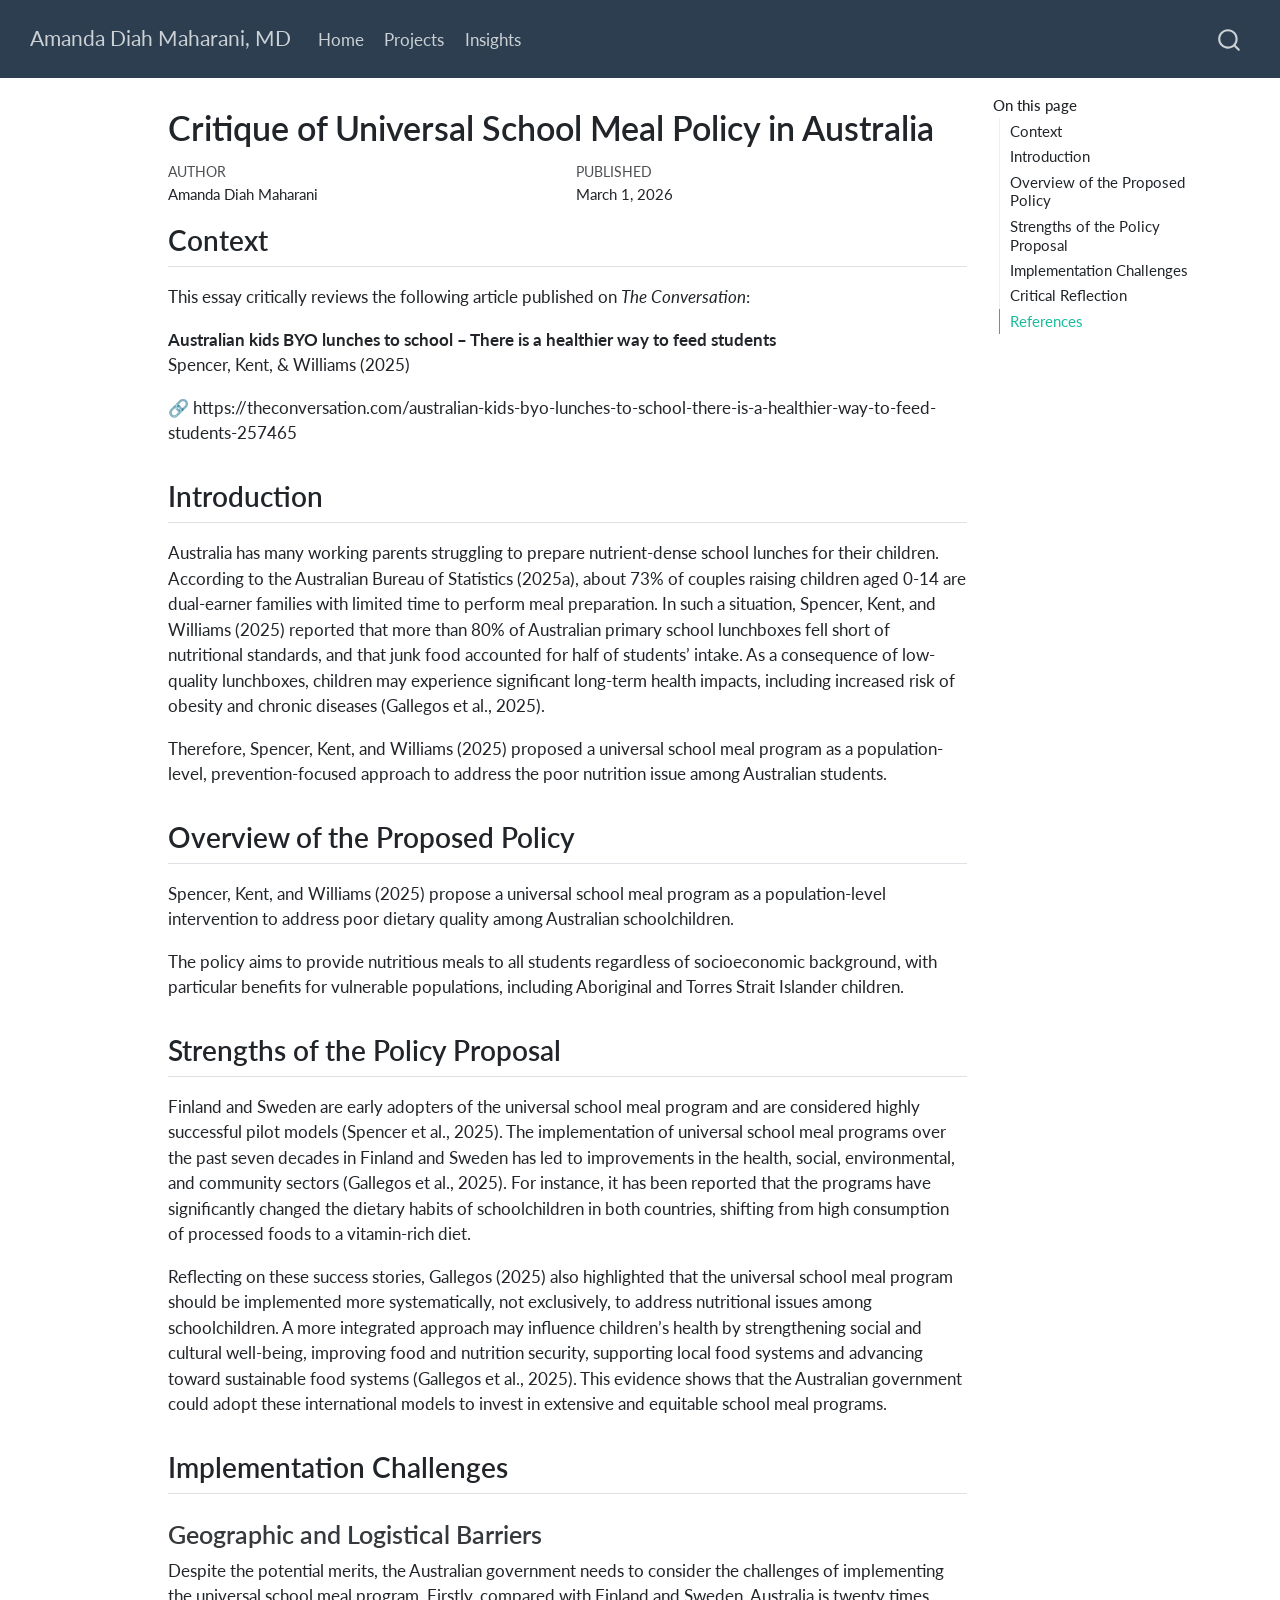
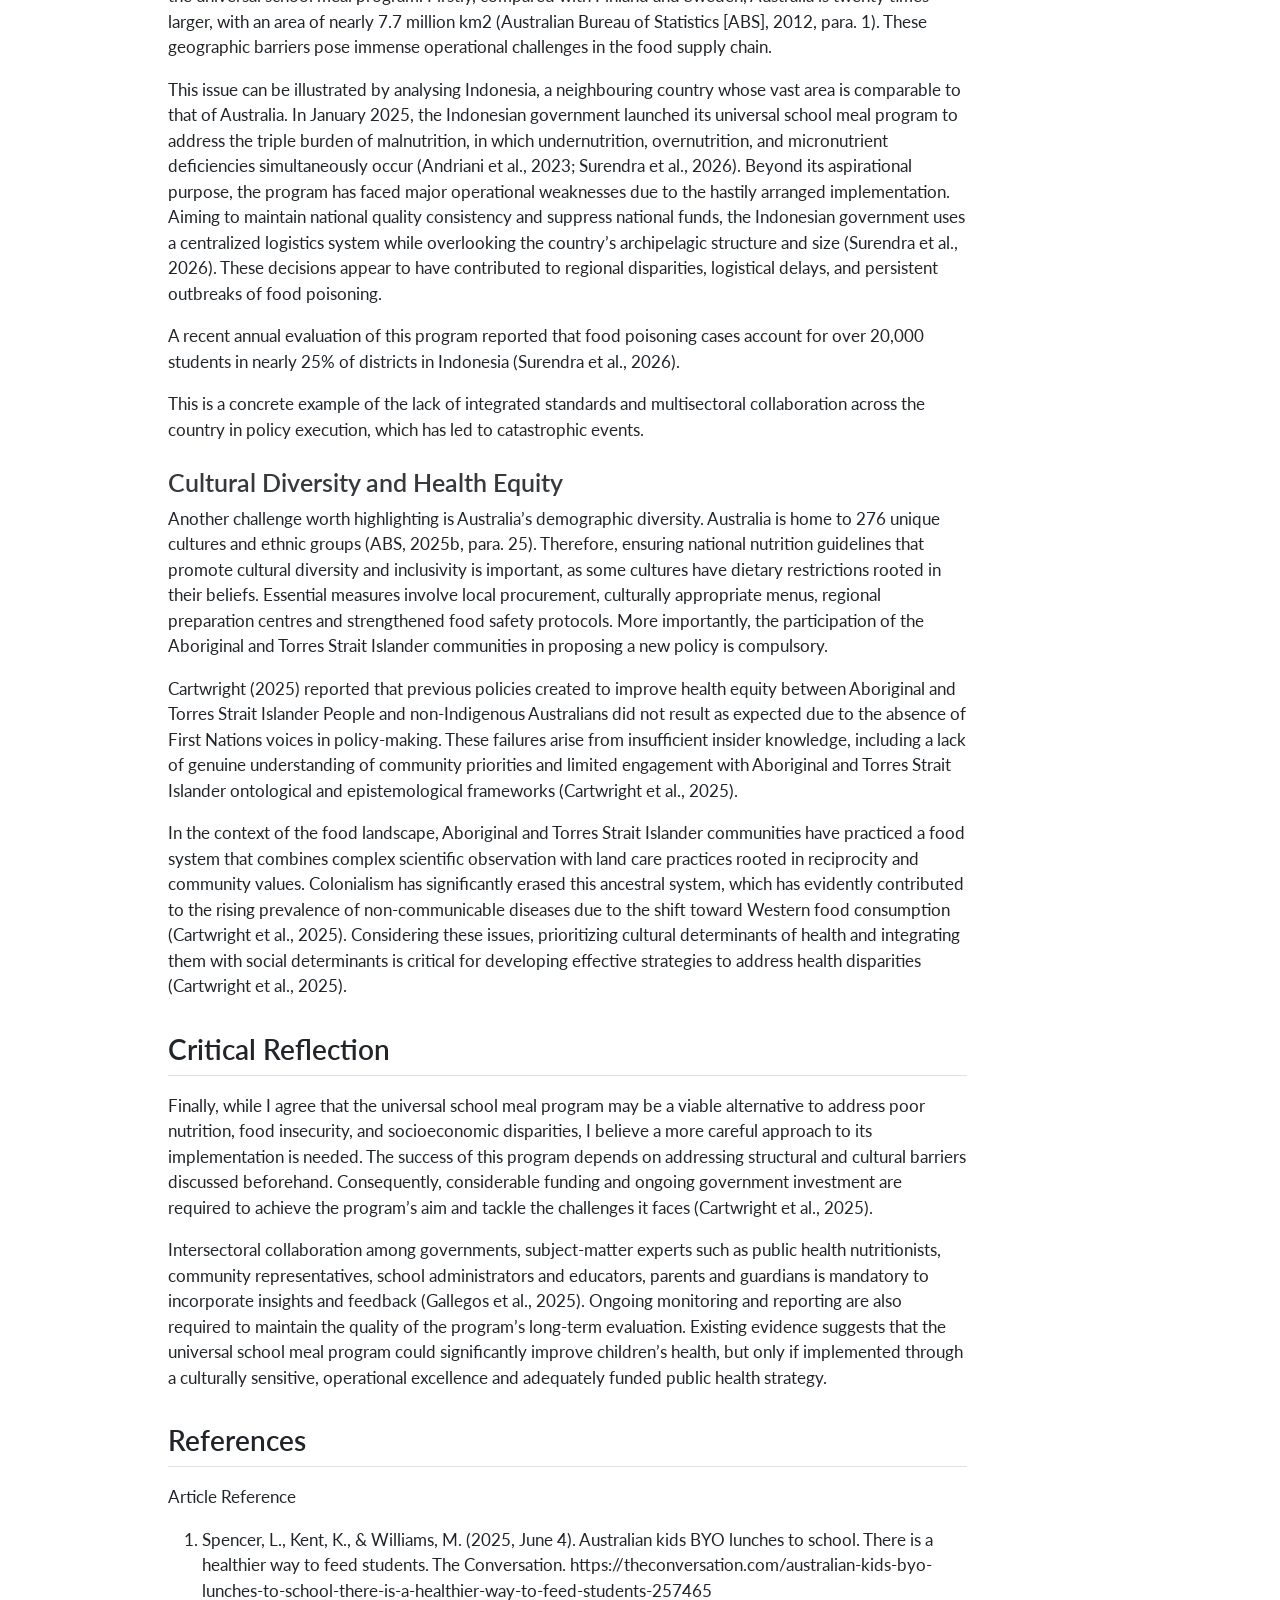
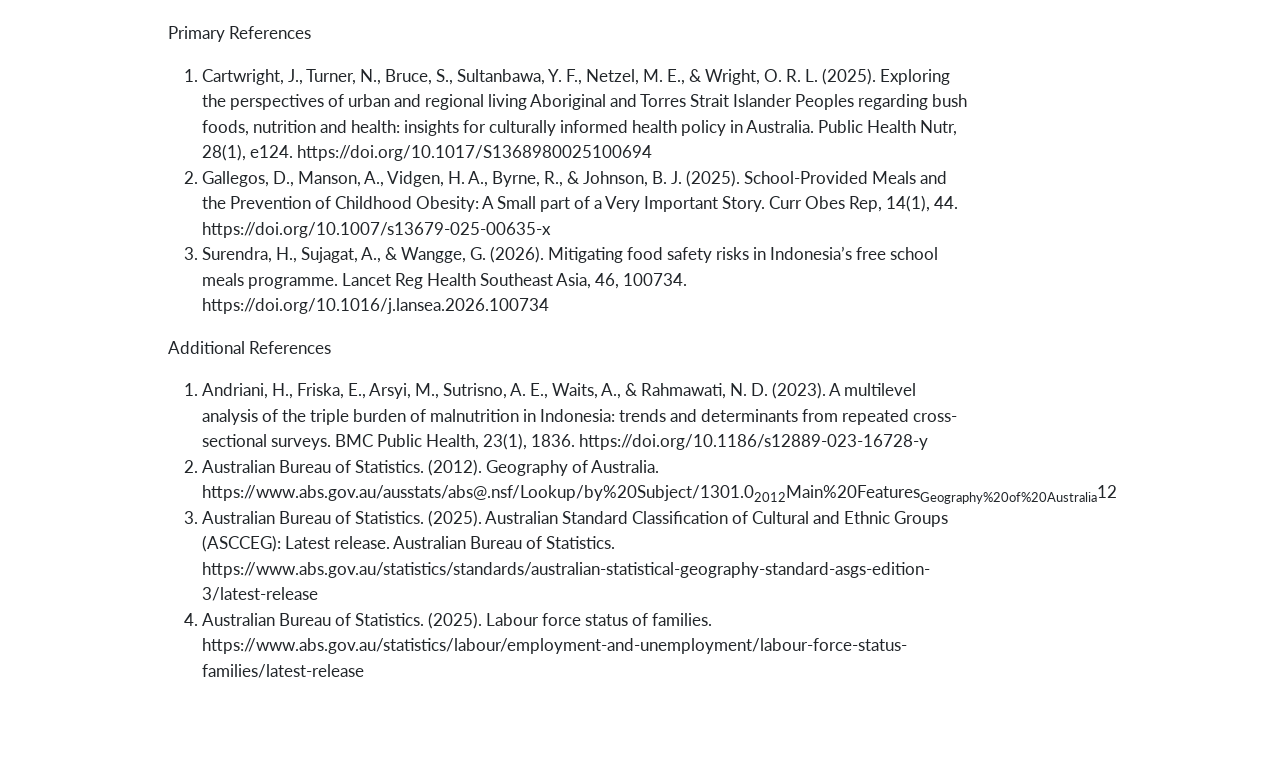
==== docs/critique-school-lunch.html @ feb5a58f "update portfolio website" ====
<!DOCTYPE html>
<html xmlns="http://www.w3.org/1999/xhtml" lang="en" xml:lang="en"><head>

<meta charset="utf-8">
<meta name="generator" content="quarto-1.9.37">

<meta name="viewport" content="width=device-width, initial-scale=1.0, user-scalable=yes">

<meta name="author" content="Amanda Diah Maharani">
<meta name="dcterms.date" content="2026-03-01">

<title>Critique of Universal School Meal Policy in Australia – Amanda Diah Maharani, MD</title>
<style>
/* Default styles provided by pandoc.
** See https://pandoc.org/MANUAL.html#variables-for-html for config info.
*/
code{white-space: pre-wrap;}
span.smallcaps{font-variant: small-caps;}
div.columns{display: flex; gap: min(4vw, 1.5em);}
div.column{flex: auto; overflow-x: auto;}
div.hanging-indent{margin-left: 1.5em; text-indent: -1.5em;}
ul.task-list{list-style: none;}
ul.task-list li input[type="checkbox"] {
  width: 0.8em;
  margin: 0 0.8em 0.2em -1em; /* quarto-specific, see https://github.com/quarto-dev/quarto-cli/issues/4556 */ 
  vertical-align: middle;
}
</style>


<script src="site_libs/quarto-nav/quarto-nav.js"></script>
<script src="site_libs/quarto-nav/headroom.min.js"></script>
<script src="site_libs/clipboard/clipboard.min.js"></script>
<script src="site_libs/quarto-search/autocomplete.umd.js"></script>
<script src="site_libs/quarto-search/fuse.min.js"></script>
<script src="site_libs/quarto-search/quarto-search.js"></script>
<meta name="quarto:offset" content="./">
<script src="site_libs/quarto-html/quarto.js" type="module"></script>
<script src="site_libs/quarto-html/tabsets/tabsets.js" type="module"></script>
<script src="site_libs/quarto-html/popper.min.js"></script>
<script src="site_libs/quarto-html/tippy.umd.min.js"></script>
<script src="site_libs/quarto-html/anchor.min.js"></script>
<link href="site_libs/quarto-html/tippy.css" rel="stylesheet">
<link href="site_libs/quarto-html/quarto-syntax-highlighting-7f8f88aac4f3542376d5c11b86a4c14d.css" rel="stylesheet" id="quarto-text-highlighting-styles">
<script src="site_libs/bootstrap/bootstrap.min.js"></script>
<link href="site_libs/bootstrap/bootstrap-icons.css" rel="stylesheet">
<link href="site_libs/bootstrap/bootstrap-6b423f165eeea3787de40cb4f8e821c3.min.css" rel="stylesheet" append-hash="true" id="quarto-bootstrap" data-mode="light">
<script id="quarto-search-options" type="application/json">{
  "location": "navbar",
  "copy-button": false,
  "collapse-after": 3,
  "panel-placement": "end",
  "type": "overlay",
  "limit": 50,
  "keyboard-shortcut": [
    "f",
    "/",
    "s"
  ],
  "show-item-context": false,
  "language": {
    "search-no-results-text": "No results",
    "search-matching-documents-text": "matching documents",
    "search-copy-link-title": "Copy link to search",
    "search-hide-matches-text": "Hide additional matches",
    "search-more-match-text": "more match in this document",
    "search-more-matches-text": "more matches in this document",
    "search-clear-button-title": "Clear",
    "search-text-placeholder": "",
    "search-detached-cancel-button-title": "Cancel",
    "search-submit-button-title": "Submit",
    "search-label": "Search"
  }
}</script>
<style>html{ scroll-behavior: smooth; }</style>


<link rel="stylesheet" href="styles.css">
</head>

<body class="nav-fixed quarto-light">

<div id="quarto-search-results"></div>
  <header id="quarto-header" class="headroom fixed-top">
    <nav class="navbar navbar-expand-lg " data-bs-theme="dark">
      <div class="navbar-container container-fluid">
      <div class="navbar-brand-container mx-auto">
    <a class="navbar-brand" href="./index.html">
    <span class="navbar-title">Amanda Diah Maharani, MD</span>
    </a>
  </div>
            <div id="quarto-search" class="" title="Search"></div>
          <button class="navbar-toggler" type="button" data-bs-toggle="collapse" data-bs-target="#navbarCollapse" aria-controls="navbarCollapse" role="menu" aria-expanded="false" aria-label="Toggle navigation" onclick="if (window.quartoToggleHeadroom) { window.quartoToggleHeadroom(); }">
  <span class="navbar-toggler-icon"></span>
</button>
          <div class="collapse navbar-collapse" id="navbarCollapse">
            <ul class="navbar-nav navbar-nav-scroll me-auto">
  <li class="nav-item">
    <a class="nav-link" href="./index.html"> 
<span class="menu-text">Home</span></a>
  </li>  
  <li class="nav-item">
    <a class="nav-link" href="./projects.html"> 
<span class="menu-text">Projects</span></a>
  </li>  
  <li class="nav-item">
    <a class="nav-link" href="./insights.html"> 
<span class="menu-text">Insights</span></a>
  </li>  
</ul>
          </div> <!-- /navcollapse -->
            <div class="quarto-navbar-tools">
</div>
      </div> <!-- /container-fluid -->
    </nav>
</header>
<!-- content -->
<div id="quarto-content" class="quarto-container page-columns page-rows-contents page-layout-article page-navbar">
<!-- sidebar -->
<!-- margin-sidebar -->
    <div id="quarto-margin-sidebar" class="sidebar margin-sidebar">
        <nav id="TOC" role="doc-toc" class="toc-active">
    <h2 id="toc-title">On this page</h2>
   
  <ul>
  <li><a href="#context" id="toc-context" class="nav-link active" data-scroll-target="#context">Context</a></li>
  <li><a href="#introduction" id="toc-introduction" class="nav-link" data-scroll-target="#introduction">Introduction</a></li>
  <li><a href="#overview-of-the-proposed-policy" id="toc-overview-of-the-proposed-policy" class="nav-link" data-scroll-target="#overview-of-the-proposed-policy">Overview of the Proposed Policy</a></li>
  <li><a href="#strengths-of-the-policy-proposal" id="toc-strengths-of-the-policy-proposal" class="nav-link" data-scroll-target="#strengths-of-the-policy-proposal">Strengths of the Policy Proposal</a></li>
  <li><a href="#implementation-challenges" id="toc-implementation-challenges" class="nav-link" data-scroll-target="#implementation-challenges">Implementation Challenges</a>
  <ul class="collapse">
  <li><a href="#geographic-and-logistical-barriers" id="toc-geographic-and-logistical-barriers" class="nav-link" data-scroll-target="#geographic-and-logistical-barriers">Geographic and Logistical Barriers</a></li>
  <li><a href="#cultural-diversity-and-health-equity" id="toc-cultural-diversity-and-health-equity" class="nav-link" data-scroll-target="#cultural-diversity-and-health-equity">Cultural Diversity and Health Equity</a></li>
  </ul></li>
  <li><a href="#critical-reflection" id="toc-critical-reflection" class="nav-link" data-scroll-target="#critical-reflection">Critical Reflection</a></li>
  <li><a href="#references" id="toc-references" class="nav-link" data-scroll-target="#references">References</a></li>
  </ul>
</nav>
    </div>
<!-- main -->
<main class="content" id="quarto-document-content">

<header id="title-block-header" class="quarto-title-block default">
<div class="quarto-title">
<h1 class="title">Critique of Universal School Meal Policy in Australia</h1>
</div>



<div class="quarto-title-meta">

    <div>
    <div class="quarto-title-meta-heading">Author</div>
    <div class="quarto-title-meta-contents">
             <p>Amanda Diah Maharani </p>
          </div>
  </div>
    
    <div>
    <div class="quarto-title-meta-heading">Published</div>
    <div class="quarto-title-meta-contents">
      <p class="date">March 1, 2026</p>
    </div>
  </div>
  
    
  </div>
  


</header>


<section id="context" class="level2">
<h2 class="anchored" data-anchor-id="context">Context</h2>
<p>This essay critically reviews the following article published on <em>The Conversation</em>:</p>
<p><strong>Australian kids BYO lunches to school – There is a healthier way to feed students</strong><br>
Spencer, Kent, &amp; Williams (2025)</p>
<p>🔗 https://theconversation.com/australian-kids-byo-lunches-to-school-there-is-a-healthier-way-to-feed-students-257465</p>
</section>
<section id="introduction" class="level2">
<h2 class="anchored" data-anchor-id="introduction">Introduction</h2>
<p>Australia has many working parents struggling to prepare nutrient-dense school lunches for their children. According to the Australian Bureau of Statistics (2025a), about 73% of couples raising children aged 0-14 are dual-earner families with limited time to perform meal preparation. In such a situation, Spencer, Kent, and Williams (2025) reported that more than 80% of Australian primary school lunchboxes fell short of nutritional standards, and that junk food accounted for half of students’ intake. As a consequence of low-quality lunchboxes, children may experience significant long-term health impacts, including increased risk of obesity and chronic diseases (Gallegos et al., 2025).</p>
<p>Therefore, Spencer, Kent, and Williams (2025) proposed a universal school meal program as a population-level, prevention-focused approach to address the poor nutrition issue among Australian students.</p>
</section>
<section id="overview-of-the-proposed-policy" class="level2">
<h2 class="anchored" data-anchor-id="overview-of-the-proposed-policy">Overview of the Proposed Policy</h2>
<p>Spencer, Kent, and Williams (2025) propose a universal school meal program as a population-level intervention to address poor dietary quality among Australian schoolchildren.</p>
<p>The policy aims to provide nutritious meals to all students regardless of socioeconomic background, with particular benefits for vulnerable populations, including Aboriginal and Torres Strait Islander children.</p>
</section>
<section id="strengths-of-the-policy-proposal" class="level2">
<h2 class="anchored" data-anchor-id="strengths-of-the-policy-proposal">Strengths of the Policy Proposal</h2>
<p>Finland and Sweden are early adopters of the universal school meal program and are considered highly successful pilot models (Spencer et al., 2025). The implementation of universal school meal programs over the past seven decades in Finland and Sweden has led to improvements in the health, social, environmental, and community sectors (Gallegos et al., 2025). For instance, it has been reported that the programs have significantly changed the dietary habits of schoolchildren in both countries, shifting from high consumption of processed foods to a vitamin-rich diet.</p>
<p>Reflecting on these success stories, Gallegos (2025) also highlighted that the universal school meal program should be implemented more systematically, not exclusively, to address nutritional issues among schoolchildren. A more integrated approach may influence children’s health by strengthening social and cultural well-being, improving food and nutrition security, supporting local food systems and advancing toward sustainable food systems (Gallegos et al., 2025). This evidence shows that the Australian government could adopt these international models to invest in extensive and equitable school meal programs.</p>
</section>
<section id="implementation-challenges" class="level2">
<h2 class="anchored" data-anchor-id="implementation-challenges">Implementation Challenges</h2>
<section id="geographic-and-logistical-barriers" class="level3">
<h3 class="anchored" data-anchor-id="geographic-and-logistical-barriers">Geographic and Logistical Barriers</h3>
<p>Despite the potential merits, the Australian government needs to consider the challenges of implementing the universal school meal program. Firstly, compared with Finland and Sweden, Australia is twenty times larger, with an area of nearly 7.7 million km2 (Australian Bureau of Statistics [ABS], 2012, para. 1). These geographic barriers pose immense operational challenges in the food supply chain.</p>
<p>This issue can be illustrated by analysing Indonesia, a neighbouring country whose vast area is comparable to that of Australia. In January 2025, the Indonesian government launched its universal school meal program to address the triple burden of malnutrition, in which undernutrition, overnutrition, and micronutrient deficiencies simultaneously occur (Andriani et al., 2023; Surendra et al., 2026). Beyond its aspirational purpose, the program has faced major operational weaknesses due to the hastily arranged implementation. Aiming to maintain national quality consistency and suppress national funds, the Indonesian government uses a centralized logistics system while overlooking the country’s archipelagic structure and size (Surendra et al., 2026). These decisions appear to have contributed to regional disparities, logistical delays, and persistent outbreaks of food poisoning.</p>
<p>A recent annual evaluation of this program reported that food poisoning cases account for over 20,000 students in nearly 25% of districts in Indonesia (Surendra et al., 2026).</p>
<p>This is a concrete example of the lack of integrated standards and multisectoral collaboration across the country in policy execution, which has led to catastrophic events.</p>
</section>
<section id="cultural-diversity-and-health-equity" class="level3">
<h3 class="anchored" data-anchor-id="cultural-diversity-and-health-equity">Cultural Diversity and Health Equity</h3>
<p>Another challenge worth highlighting is Australia’s demographic diversity. Australia is home to 276 unique cultures and ethnic groups (ABS, 2025b, para. 25). Therefore, ensuring national nutrition guidelines that promote cultural diversity and inclusivity is important, as some cultures have dietary restrictions rooted in their beliefs. Essential measures involve local procurement, culturally appropriate menus, regional preparation centres and strengthened food safety protocols. More importantly, the participation of the Aboriginal and Torres Strait Islander communities in proposing a new policy is compulsory.</p>
<p>Cartwright (2025) reported that previous policies created to improve health equity between Aboriginal and Torres Strait Islander People and non-Indigenous Australians did not result as expected due to the absence of First Nations voices in policy-making. These failures arise from insufficient insider knowledge, including a lack of genuine understanding of community priorities and limited engagement with Aboriginal and Torres Strait Islander ontological and epistemological frameworks (Cartwright et al., 2025).</p>
<p>In the context of the food landscape, Aboriginal and Torres Strait Islander communities have practiced a food system that combines complex scientific observation with land care practices rooted in reciprocity and community values. Colonialism has significantly erased this ancestral system, which has evidently contributed to the rising prevalence of non-communicable diseases due to the shift toward Western food consumption (Cartwright et al., 2025). Considering these issues, prioritizing cultural determinants of health and integrating them with social determinants is critical for developing effective strategies to address health disparities (Cartwright et al., 2025).</p>
</section>
</section>
<section id="critical-reflection" class="level2">
<h2 class="anchored" data-anchor-id="critical-reflection">Critical Reflection</h2>
<p>Finally, while I agree that the universal school meal program may be a viable alternative to address poor nutrition, food insecurity, and socioeconomic disparities, I believe a more careful approach to its implementation is needed. The success of this program depends on addressing structural and cultural barriers discussed beforehand. Consequently, considerable funding and ongoing government investment are required to achieve the program’s aim and tackle the challenges it faces (Cartwright et al., 2025).</p>
<p>Intersectoral collaboration among governments, subject-matter experts such as public health nutritionists, community representatives, school administrators and educators, parents and guardians is mandatory to incorporate insights and feedback (Gallegos et al., 2025). Ongoing monitoring and reporting are also required to maintain the quality of the program’s long-term evaluation. Existing evidence suggests that the universal school meal program could significantly improve children’s health, but only if implemented through a culturally sensitive, operational excellence and adequately funded public health strategy.</p>
</section>
<section id="references" class="level2">
<h2 class="anchored" data-anchor-id="references">References</h2>
<p>Article Reference</p>
<ol type="1">
<li>Spencer, L., Kent, K., &amp; Williams, M. (2025, June 4). Australian kids BYO lunches to school. There is a healthier way to feed students. The Conversation. https://theconversation.com/australian-kids-byo-lunches-to-school-there-is-a-healthier-way-to-feed-students-257465</li>
</ol>
<p>Primary References</p>
<ol type="1">
<li>Cartwright, J., Turner, N., Bruce, S., Sultanbawa, Y. F., Netzel, M. E., &amp; Wright, O. R. L. (2025). Exploring the perspectives of urban and regional living Aboriginal and Torres Strait Islander Peoples regarding bush foods, nutrition and health: insights for culturally informed health policy in Australia. Public Health Nutr, 28(1), e124. https://doi.org/10.1017/S1368980025100694</li>
<li>Gallegos, D., Manson, A., Vidgen, H. A., Byrne, R., &amp; Johnson, B. J. (2025). School-Provided Meals and the Prevention of Childhood Obesity: A Small part of a Very Important Story. Curr Obes Rep, 14(1), 44. https://doi.org/10.1007/s13679-025-00635-x</li>
<li>Surendra, H., Sujagat, A., &amp; Wangge, G. (2026). Mitigating food safety risks in Indonesia’s free school meals programme. Lancet Reg Health Southeast Asia, 46, 100734. https://doi.org/10.1016/j.lansea.2026.100734</li>
</ol>
<p>Additional References</p>
<ol type="1">
<li>Andriani, H., Friska, E., Arsyi, M., Sutrisno, A. E., Waits, A., &amp; Rahmawati, N. D. (2023). A multilevel analysis of the triple burden of malnutrition in Indonesia: trends and determinants from repeated cross-sectional surveys. BMC Public Health, 23(1), 1836. https://doi.org/10.1186/s12889-023-16728-y</li>
<li>Australian Bureau of Statistics. (2012). Geography of Australia. https://www.abs.gov.au/ausstats/abs@.nsf/Lookup/by%20Subject/1301.0<sub>2012</sub>Main%20Features<sub>Geography%20of%20Australia</sub>12</li>
<li>Australian Bureau of Statistics. (2025). Australian Standard Classification of Cultural and Ethnic Groups (ASCCEG): Latest release. Australian Bureau of Statistics. https://www.abs.gov.au/statistics/standards/australian-statistical-geography-standard-asgs-edition-3/latest-release</li>
<li>Australian Bureau of Statistics. (2025). Labour force status of families. https://www.abs.gov.au/statistics/labour/employment-and-unemployment/labour-force-status-families/latest-release</li>
</ol>


</section>

</main> <!-- /main -->
<script id="quarto-html-after-body" type="application/javascript">
  window.document.addEventListener("DOMContentLoaded", function (event) {
    const icon = "";
    const anchorJS = new window.AnchorJS();
    anchorJS.options = {
      placement: 'right',
      icon: icon
    };
    anchorJS.add('.anchored');
    const isCodeAnnotation = (el) => {
      for (const clz of el.classList) {
        if (clz.startsWith('code-annotation-')) {                     
          return true;
        }
      }
      return false;
    }
    const onCopySuccess = function(e) {
      // button target
      const button = e.trigger;
      // don't keep focus
      button.blur();
      // flash "checked"
      button.classList.add('code-copy-button-checked');
      var currentTitle = button.getAttribute("title");
      button.setAttribute("title", "Copied!");
      let tooltip;
      if (window.bootstrap) {
        button.setAttribute("data-bs-toggle", "tooltip");
        button.setAttribute("data-bs-placement", "left");
        button.setAttribute("data-bs-title", "Copied!");
        tooltip = new bootstrap.Tooltip(button, 
          { trigger: "manual", 
            customClass: "code-copy-button-tooltip",
            offset: [0, -8]});
        tooltip.show();    
      }
      setTimeout(function() {
        if (tooltip) {
          tooltip.hide();
          button.removeAttribute("data-bs-title");
          button.removeAttribute("data-bs-toggle");
          button.removeAttribute("data-bs-placement");
        }
        button.setAttribute("title", currentTitle);
        button.classList.remove('code-copy-button-checked');
      }, 1000);
      // clear code selection
      e.clearSelection();
    }
    const getTextToCopy = function(trigger) {
      const outerScaffold = trigger.parentElement.cloneNode(true);
      const codeEl = outerScaffold.querySelector('code');
      for (const childEl of codeEl.children) {
        if (isCodeAnnotation(childEl)) {
          childEl.remove();
        }
      }
      return codeEl.innerText;
    }
    const clipboard = new window.ClipboardJS('.code-copy-button:not([data-in-quarto-modal])', {
      text: getTextToCopy
    });
    clipboard.on('success', onCopySuccess);
    if (window.document.getElementById('quarto-embedded-source-code-modal')) {
      const clipboardModal = new window.ClipboardJS('.code-copy-button[data-in-quarto-modal]', {
        text: getTextToCopy,
        container: window.document.getElementById('quarto-embedded-source-code-modal')
      });
      clipboardModal.on('success', onCopySuccess);
    }
      var localhostRegex = new RegExp(/^(?:http|https):\/\/localhost\:?[0-9]*\//);
      var mailtoRegex = new RegExp(/^mailto:/);
        var filterRegex = new RegExp('/' + window.location.host + '/');
      var isInternal = (href) => {
          return filterRegex.test(href) || localhostRegex.test(href) || mailtoRegex.test(href);
      }
      // Inspect non-navigation links and adorn them if external
     var links = window.document.querySelectorAll('a[href]:not(.nav-link):not(.navbar-brand):not(.toc-action):not(.sidebar-link):not(.sidebar-item-toggle):not(.pagination-link):not(.no-external):not([aria-hidden]):not(.dropdown-item):not(.quarto-navigation-tool):not(.about-link)');
      for (var i=0; i<links.length; i++) {
        const link = links[i];
        if (!isInternal(link.href)) {
          // undo the damage that might have been done by quarto-nav.js in the case of
          // links that we want to consider external
          if (link.dataset.originalHref !== undefined) {
            link.href = link.dataset.originalHref;
          }
        }
      }
    function tippyHover(el, contentFn, onTriggerFn, onUntriggerFn) {
      const config = {
        allowHTML: true,
        maxWidth: 500,
        delay: 100,
        arrow: false,
        appendTo: function(el) {
            return el.parentElement;
        },
        interactive: true,
        interactiveBorder: 10,
        theme: 'quarto',
        placement: 'bottom-start',
      };
      if (contentFn) {
        config.content = contentFn;
      }
      if (onTriggerFn) {
        config.onTrigger = onTriggerFn;
      }
      if (onUntriggerFn) {
        config.onUntrigger = onUntriggerFn;
      }
      window.tippy(el, config); 
    }
    const noterefs = window.document.querySelectorAll('a[role="doc-noteref"]');
    for (var i=0; i<noterefs.length; i++) {
      const ref = noterefs[i];
      tippyHover(ref, function() {
        // use id or data attribute instead here
        let href = ref.getAttribute('data-footnote-href') || ref.getAttribute('href');
        try { href = new URL(href).hash; } catch {}
        const id = href.replace(/^#\/?/, "");
        const note = window.document.getElementById(id);
        if (note) {
          return note.innerHTML;
        } else {
          return "";
        }
      });
    }
    const xrefs = window.document.querySelectorAll('a.quarto-xref');
    const processXRef = (id, note) => {
      // Strip column container classes
      const stripColumnClz = (el) => {
        el.classList.remove("page-full", "page-columns");
        if (el.children) {
          for (const child of el.children) {
            stripColumnClz(child);
          }
        }
      }
      stripColumnClz(note)
      if (id === null || id.startsWith('sec-')) {
        // Special case sections, only their first couple elements
        const container = document.createElement("div");
        if (note.children && note.children.length > 2) {
          container.appendChild(note.children[0].cloneNode(true));
          for (let i = 1; i < note.children.length; i++) {
            const child = note.children[i];
            if (child.tagName === "P" && child.innerText === "") {
              continue;
            } else {
              container.appendChild(child.cloneNode(true));
              break;
            }
          }
          if (window.Quarto?.typesetMath) {
            window.Quarto.typesetMath(container);
          }
          return container.innerHTML
        } else {
          if (window.Quarto?.typesetMath) {
            window.Quarto.typesetMath(note);
          }
          return note.innerHTML;
        }
      } else {
        // Remove any anchor links if they are present
        const anchorLink = note.querySelector('a.anchorjs-link');
        if (anchorLink) {
          anchorLink.remove();
        }
        if (window.Quarto?.typesetMath) {
          window.Quarto.typesetMath(note);
        }
        if (note.classList.contains("callout")) {
          return note.outerHTML;
        } else {
          return note.innerHTML;
        }
      }
    }
    for (var i=0; i<xrefs.length; i++) {
      const xref = xrefs[i];
      tippyHover(xref, undefined, function(instance) {
        instance.disable();
        let url = xref.getAttribute('href');
        let hash = undefined; 
        if (url.startsWith('#')) {
          hash = url;
        } else {
          try { hash = new URL(url).hash; } catch {}
        }
        if (hash) {
          const id = hash.replace(/^#\/?/, "");
          const note = window.document.getElementById(id);
          if (note !== null) {
            try {
              const html = processXRef(id, note.cloneNode(true));
              instance.setContent(html);
            } finally {
              instance.enable();
              instance.show();
            }
          } else {
            // See if we can fetch this
            fetch(url.split('#')[0])
            .then(res => res.text())
            .then(html => {
              const parser = new DOMParser();
              const htmlDoc = parser.parseFromString(html, "text/html");
              const note = htmlDoc.getElementById(id);
              if (note !== null) {
                const html = processXRef(id, note);
                instance.setContent(html);
              } 
            }).finally(() => {
              instance.enable();
              instance.show();
            });
          }
        } else {
          // See if we can fetch a full url (with no hash to target)
          // This is a special case and we should probably do some content thinning / targeting
          fetch(url)
          .then(res => res.text())
          .then(html => {
            const parser = new DOMParser();
            const htmlDoc = parser.parseFromString(html, "text/html");
            const note = htmlDoc.querySelector('main.content');
            if (note !== null) {
              // This should only happen for chapter cross references
              // (since there is no id in the URL)
              // remove the first header
              if (note.children.length > 0 && note.children[0].tagName === "HEADER") {
                note.children[0].remove();
              }
              const html = processXRef(null, note);
              instance.setContent(html);
            } 
          }).finally(() => {
            instance.enable();
            instance.show();
          });
        }
      }, function(instance) {
      });
    }
        let selectedAnnoteEl;
        const selectorForAnnotation = ( cell, annotation) => {
          let cellAttr = 'data-code-cell="' + cell + '"';
          let lineAttr = 'data-code-annotation="' +  annotation + '"';
          const selector = 'span[' + cellAttr + '][' + lineAttr + ']';
          return selector;
        }
        const selectCodeLines = (annoteEl) => {
          const doc = window.document;
          const targetCell = annoteEl.getAttribute("data-target-cell");
          const targetAnnotation = annoteEl.getAttribute("data-target-annotation");
          const annoteSpan = window.document.querySelector(selectorForAnnotation(targetCell, targetAnnotation));
          const lines = annoteSpan.getAttribute("data-code-lines").split(",");
          const lineIds = lines.map((line) => {
            return targetCell + "-" + line;
          })
          let top = null;
          let height = null;
          let parent = null;
          if (lineIds.length > 0) {
              //compute the position of the single el (top and bottom and make a div)
              const el = window.document.getElementById(lineIds[0]);
              top = el.offsetTop;
              height = el.offsetHeight;
              parent = el.parentElement.parentElement;
            if (lineIds.length > 1) {
              const lastEl = window.document.getElementById(lineIds[lineIds.length - 1]);
              const bottom = lastEl.offsetTop + lastEl.offsetHeight;
              height = bottom - top;
            }
            if (top !== null && height !== null && parent !== null) {
              // cook up a div (if necessary) and position it 
              let div = window.document.getElementById("code-annotation-line-highlight");
              if (div === null) {
                div = window.document.createElement("div");
                div.setAttribute("id", "code-annotation-line-highlight");
                div.style.position = 'absolute';
                parent.appendChild(div);
              }
              div.style.top = top - 2 + "px";
              div.style.height = height + 4 + "px";
              div.style.left = 0;
              let gutterDiv = window.document.getElementById("code-annotation-line-highlight-gutter");
              if (gutterDiv === null) {
                gutterDiv = window.document.createElement("div");
                gutterDiv.setAttribute("id", "code-annotation-line-highlight-gutter");
                gutterDiv.style.position = 'absolute';
                const codeCell = window.document.getElementById(targetCell);
                const gutter = codeCell.querySelector('.code-annotation-gutter');
                gutter.appendChild(gutterDiv);
              }
              gutterDiv.style.top = top - 2 + "px";
              gutterDiv.style.height = height + 4 + "px";
            }
            selectedAnnoteEl = annoteEl;
          }
        };
        const unselectCodeLines = () => {
          const elementsIds = ["code-annotation-line-highlight", "code-annotation-line-highlight-gutter"];
          elementsIds.forEach((elId) => {
            const div = window.document.getElementById(elId);
            if (div) {
              div.remove();
            }
          });
          selectedAnnoteEl = undefined;
        };
          // Handle positioning of the toggle
      window.addEventListener(
        "resize",
        throttle(() => {
          elRect = undefined;
          if (selectedAnnoteEl) {
            selectCodeLines(selectedAnnoteEl);
          }
        }, 10)
      );
      function throttle(fn, ms) {
      let throttle = false;
      let timer;
        return (...args) => {
          if(!throttle) { // first call gets through
              fn.apply(this, args);
              throttle = true;
          } else { // all the others get throttled
              if(timer) clearTimeout(timer); // cancel #2
              timer = setTimeout(() => {
                fn.apply(this, args);
                timer = throttle = false;
              }, ms);
          }
        };
      }
        // Attach click handler to the DT
        const annoteDls = window.document.querySelectorAll('dt[data-target-cell]');
        for (const annoteDlNode of annoteDls) {
          annoteDlNode.addEventListener('click', (event) => {
            const clickedEl = event.target;
            if (clickedEl !== selectedAnnoteEl) {
              unselectCodeLines();
              const activeEl = window.document.querySelector('dt[data-target-cell].code-annotation-active');
              if (activeEl) {
                activeEl.classList.remove('code-annotation-active');
              }
              selectCodeLines(clickedEl);
              clickedEl.classList.add('code-annotation-active');
            } else {
              // Unselect the line
              unselectCodeLines();
              clickedEl.classList.remove('code-annotation-active');
            }
          });
        }
    const findCites = (el) => {
      const parentEl = el.parentElement;
      if (parentEl) {
        const cites = parentEl.dataset.cites;
        if (cites) {
          return {
            el,
            cites: cites.split(' ')
          };
        } else {
          return findCites(el.parentElement)
        }
      } else {
        return undefined;
      }
    };
    var bibliorefs = window.document.querySelectorAll('a[role="doc-biblioref"]');
    for (var i=0; i<bibliorefs.length; i++) {
      const ref = bibliorefs[i];
      const citeInfo = findCites(ref);
      if (citeInfo) {
        tippyHover(citeInfo.el, function() {
          var popup = window.document.createElement('div');
          citeInfo.cites.forEach(function(cite) {
            var citeDiv = window.document.createElement('div');
            citeDiv.classList.add('hanging-indent');
            citeDiv.classList.add('csl-entry');
            var biblioDiv = window.document.getElementById('ref-' + cite);
            if (biblioDiv) {
              citeDiv.innerHTML = biblioDiv.innerHTML;
            }
            popup.appendChild(citeDiv);
          });
          return popup.innerHTML;
        });
      }
    }
  });
  </script>
</div> <!-- /content -->




<script src="site_libs/quarto-html/zenscroll-min.js"></script>
</body></html>
---- docs/site_libs/quarto-html/tippy.css ----
.tippy-box[data-animation=fade][data-state=hidden]{opacity:0}[data-tippy-root]{max-width:calc(100vw - 10px)}.tippy-box{position:relative;background-color:#333;color:#fff;border-radius:4px;font-size:14px;line-height:1.4;white-space:normal;outline:0;transition-property:transform,visibility,opacity}.tippy-box[data-placement^=top]>.tippy-arrow{bottom:0}.tippy-box[data-placement^=top]>.tippy-arrow:before{bottom:-7px;left:0;border-width:8px 8px 0;border-top-color:initial;transform-origin:center top}.tippy-box[data-placement^=bottom]>.tippy-arrow{top:0}.tippy-box[data-placement^=bottom]>.tippy-arrow:before{top:-7px;left:0;border-width:0 8px 8px;border-bottom-color:initial;transform-origin:center bottom}.tippy-box[data-placement^=left]>.tippy-arrow{right:0}.tippy-box[data-placement^=left]>.tippy-arrow:before{border-width:8px 0 8px 8px;border-left-color:initial;right:-7px;transform-origin:center left}.tippy-box[data-placement^=right]>.tippy-arrow{left:0}.tippy-box[data-placement^=right]>.tippy-arrow:before{left:-7px;border-width:8px 8px 8px 0;border-right-color:initial;transform-origin:center right}.tippy-box[data-inertia][data-state=visible]{transition-timing-function:cubic-bezier(.54,1.5,.38,1.11)}.tippy-arrow{width:16px;height:16px;color:#333}.tippy-arrow:before{content:"";position:absolute;border-color:transparent;border-style:solid}.tippy-content{position:relative;padding:5px 9px;z-index:1}
---- docs/site_libs/quarto-html/quarto-syntax-highlighting-7f8f88aac4f3542376d5c11b86a4c14d.css ----
/* quarto syntax highlight colors */
:root {
  --quarto-hl-ot-color: #003B4F;
  --quarto-hl-at-color: #657422;
  --quarto-hl-ss-color: #20794D;
  --quarto-hl-an-color: #5E5E5E;
  --quarto-hl-fu-color: #4758AB;
  --quarto-hl-st-color: #20794D;
  --quarto-hl-cf-color: #003B4F;
  --quarto-hl-op-color: #5E5E5E;
  --quarto-hl-er-color: #AD0000;
  --quarto-hl-bn-color: #AD0000;
  --quarto-hl-al-color: #AD0000;
  --quarto-hl-va-color: #111111;
  --quarto-hl-bu-color: inherit;
  --quarto-hl-ex-color: inherit;
  --quarto-hl-pp-color: #AD0000;
  --quarto-hl-in-color: #5E5E5E;
  --quarto-hl-vs-color: #20794D;
  --quarto-hl-wa-color: #5E5E5E;
  --quarto-hl-do-color: #5E5E5E;
  --quarto-hl-im-color: #00769E;
  --quarto-hl-ch-color: #20794D;
  --quarto-hl-dt-color: #AD0000;
  --quarto-hl-fl-color: #AD0000;
  --quarto-hl-co-color: #5E5E5E;
  --quarto-hl-cv-color: #5E5E5E;
  --quarto-hl-cn-color: #8f5902;
  --quarto-hl-sc-color: #5E5E5E;
  --quarto-hl-dv-color: #AD0000;
  --quarto-hl-kw-color: #003B4F;
}

/* other quarto variables */
:root {
  --quarto-font-monospace: SFMono-Regular, Menlo, Monaco, Consolas, "Liberation Mono", "Courier New", monospace;
}

/* syntax highlight based on Pandoc's rules */
pre > code.sourceCode > span {
  color: #003B4F;
}

code.sourceCode > span {
  color: #003B4F;
}

div.sourceCode,
div.sourceCode pre.sourceCode {
  color: #003B4F;
}

/* Normal */
code span {
  color: #003B4F;
}

/* Alert */
code span.al {
  color: #AD0000;
  font-style: inherit;
}

/* Annotation */
code span.an {
  color: #5E5E5E;
  font-style: inherit;
}

/* Attribute */
code span.at {
  color: #657422;
  font-style: inherit;
}

/* BaseN */
code span.bn {
  color: #AD0000;
  font-style: inherit;
}

/* BuiltIn */
code span.bu {
  font-style: inherit;
}

/* ControlFlow */
code span.cf {
  color: #003B4F;
  font-weight: bold;
  font-style: inherit;
}

/* Char */
code span.ch {
  color: #20794D;
  font-style: inherit;
}

/* Constant */
code span.cn {
  color: #8f5902;
  font-style: inherit;
}

/* Comment */
code span.co {
  color: #5E5E5E;
  font-style: inherit;
}

/* CommentVar */
code span.cv {
  color: #5E5E5E;
  font-style: italic;
}

/* Documentation */
code span.do {
  color: #5E5E5E;
  font-style: italic;
}

/* DataType */
code span.dt {
  color: #AD0000;
  font-style: inherit;
}

/* DecVal */
code span.dv {
  color: #AD0000;
  font-style: inherit;
}

/* Error */
code span.er {
  color: #AD0000;
  font-style: inherit;
}

/* Extension */
code span.ex {
  font-style: inherit;
}

/* Float */
code span.fl {
  color: #AD0000;
  font-style: inherit;
}

/* Function */
code span.fu {
  color: #4758AB;
  font-style: inherit;
}

/* Import */
code span.im {
  color: #00769E;
  font-style: inherit;
}

/* Information */
code span.in {
  color: #5E5E5E;
  font-style: inherit;
}

/* Keyword */
code span.kw {
  color: #003B4F;
  font-weight: bold;
  font-style: inherit;
}

/* Operator */
code span.op {
  color: #5E5E5E;
  font-style: inherit;
}

/* Other */
code span.ot {
  color: #003B4F;
  font-style: inherit;
}

/* Preprocessor */
code span.pp {
  color: #AD0000;
  font-style: inherit;
}

/* SpecialChar */
code span.sc {
  color: #5E5E5E;
  font-style: inherit;
}

/* SpecialString */
code span.ss {
  color: #20794D;
  font-style: inherit;
}

/* String */
code span.st {
  color: #20794D;
  font-style: inherit;
}

/* Variable */
code span.va {
  color: #111111;
  font-style: inherit;
}

/* VerbatimString */
code span.vs {
  color: #20794D;
  font-style: inherit;
}

/* Warning */
code span.wa {
  color: #5E5E5E;
  font-style: italic;
}

.prevent-inlining {
  content: "</";
}

/*# sourceMappingURL=789ad8cd35626ba772517505b42a116e.css.map */
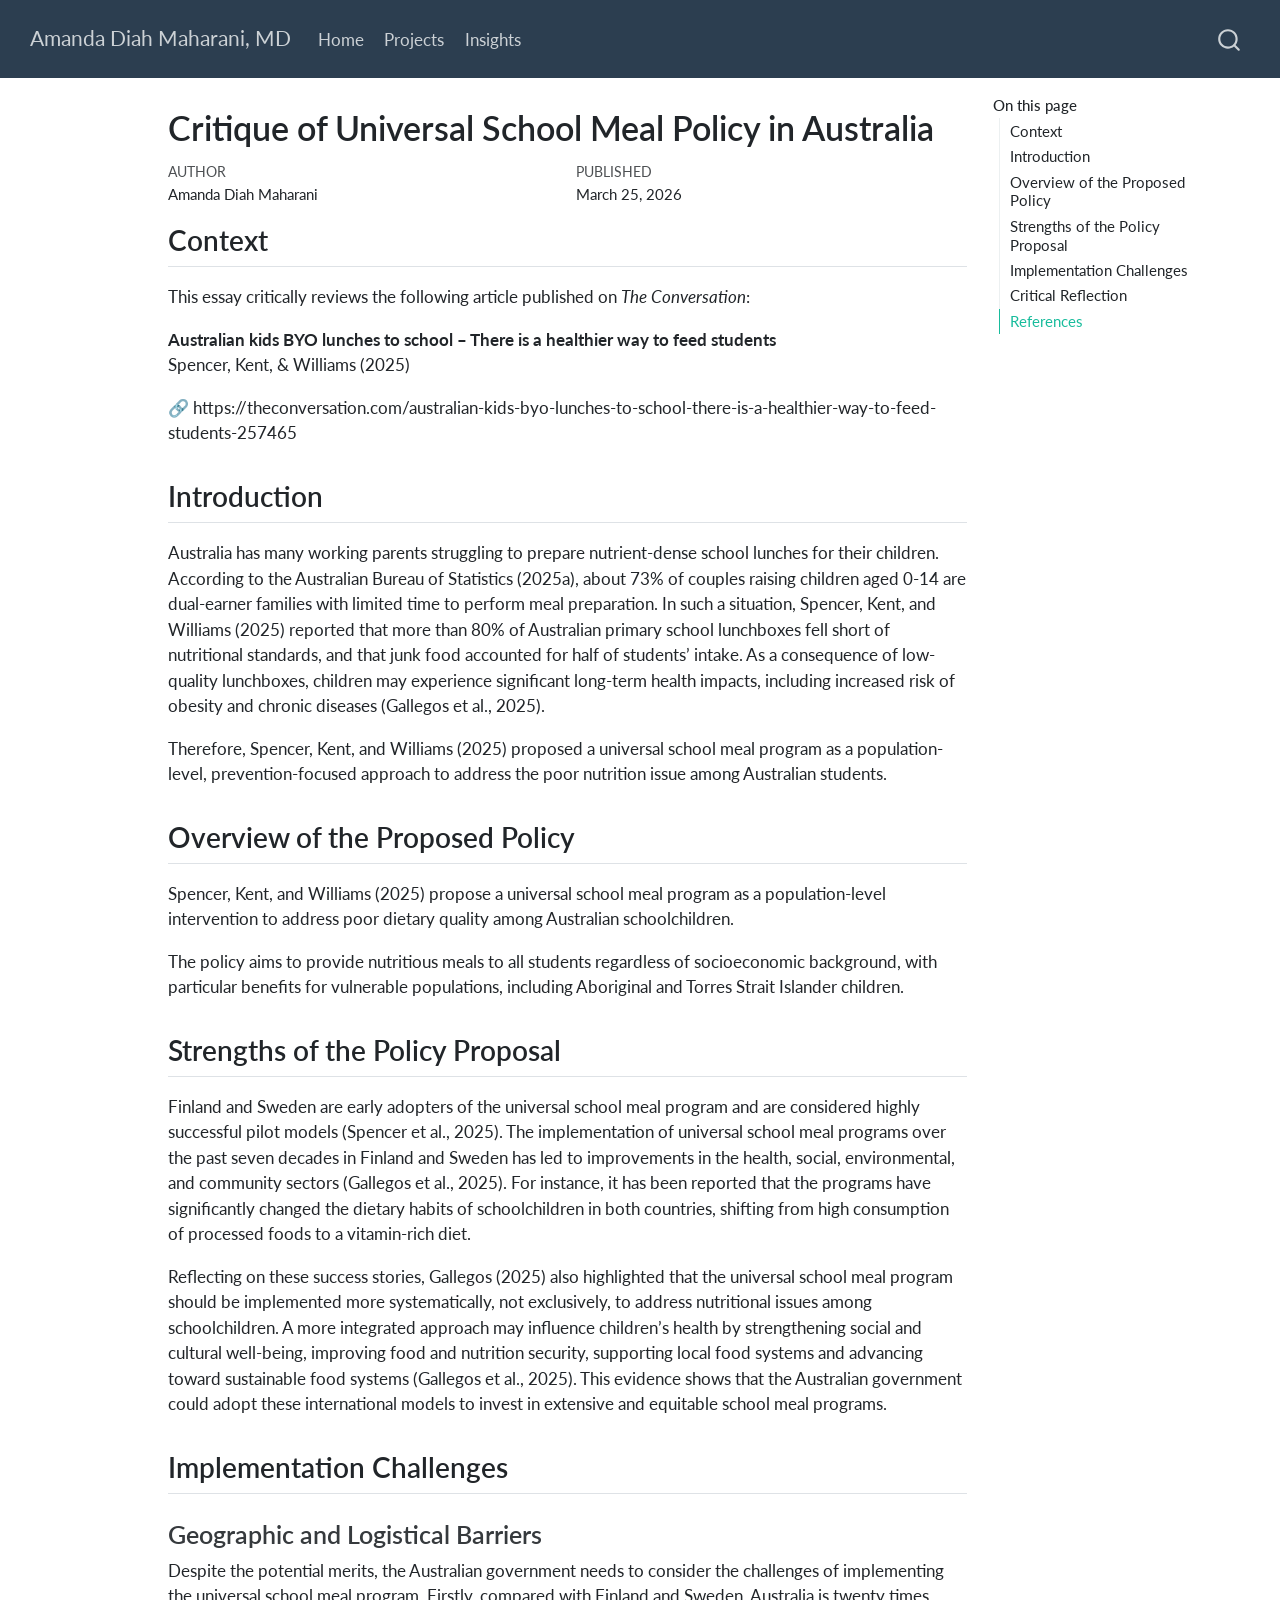
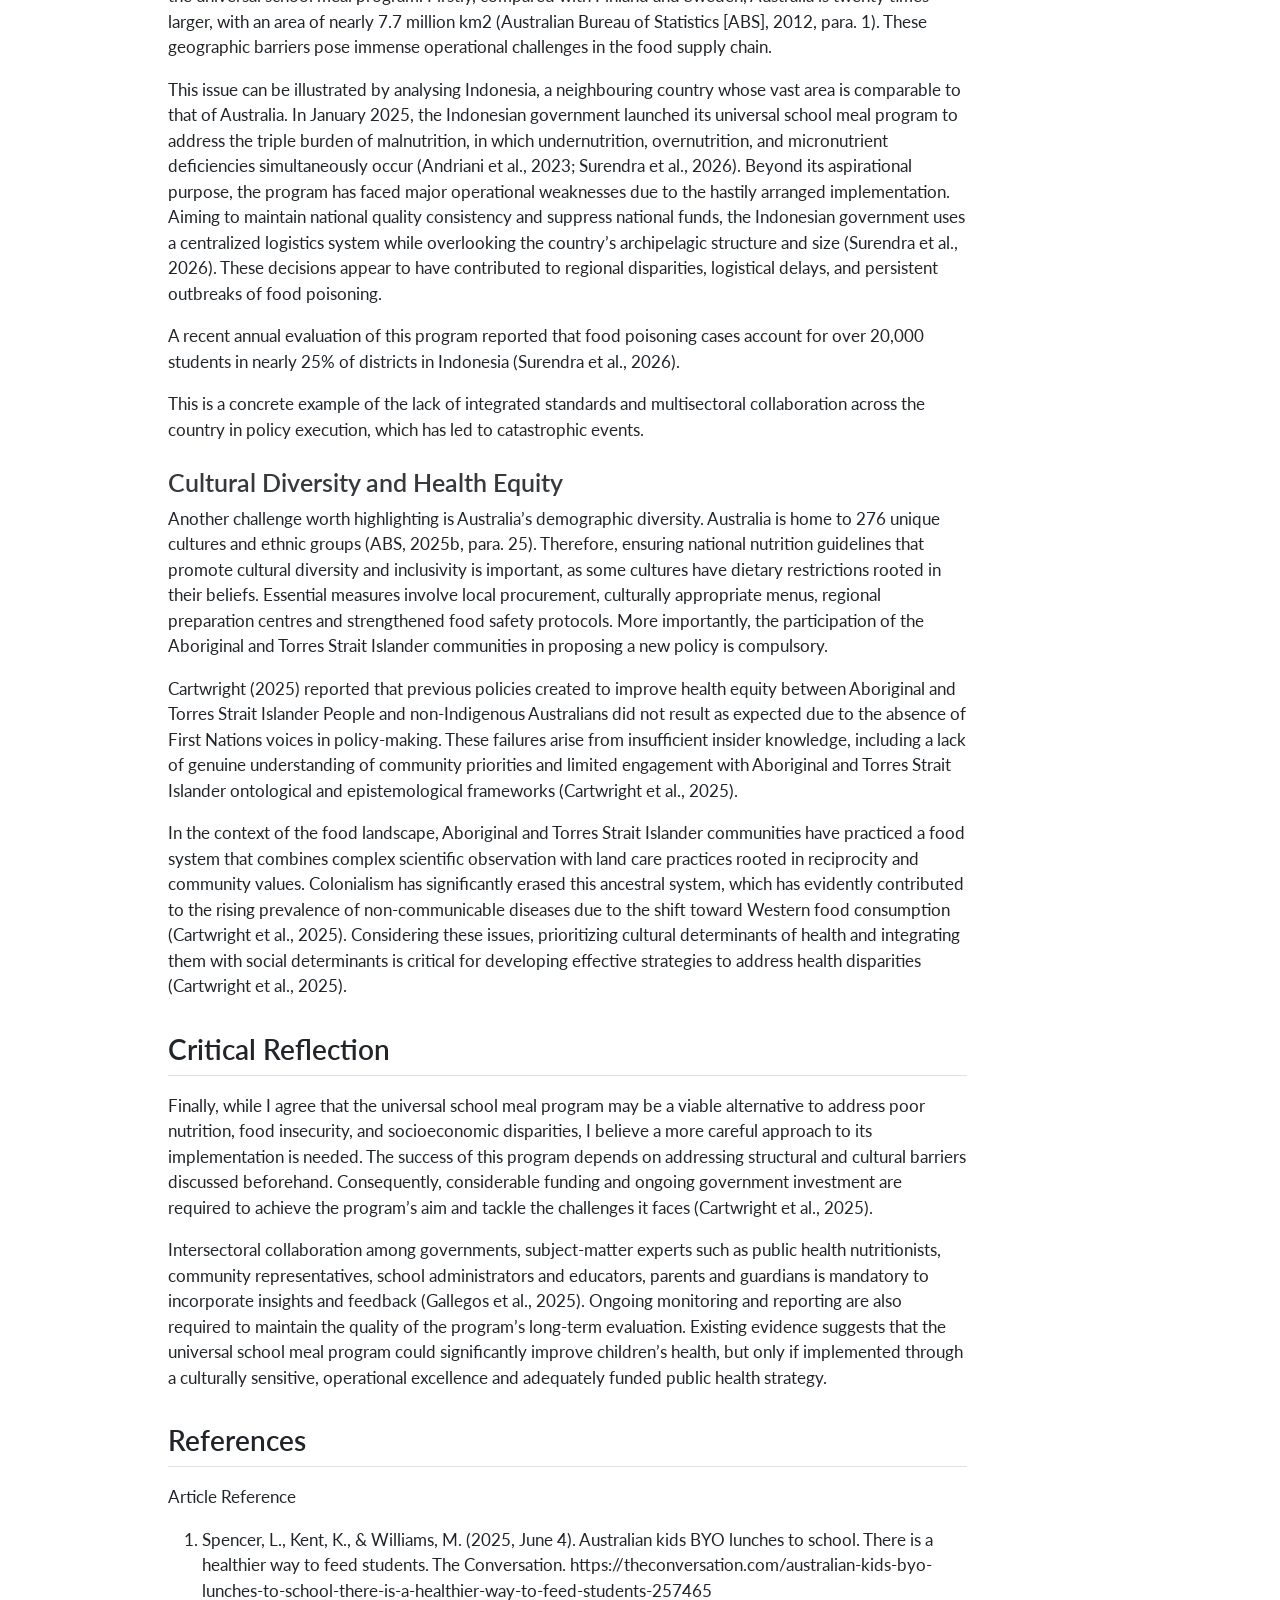
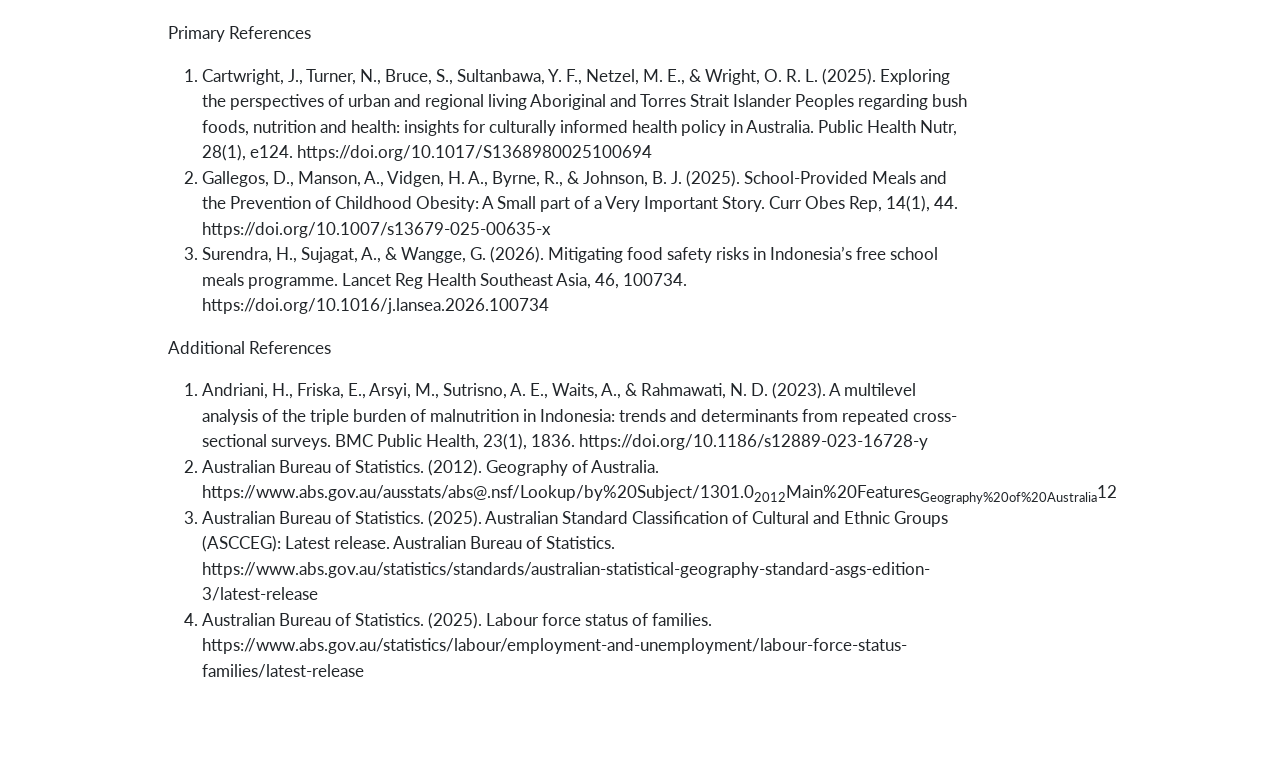
==== commit a9a36997: "update portfolio website" ====
--- a/docs/critique-school-lunch.html
+++ b/docs/critique-school-lunch.html
@@ -7,7 +7,7 @@
 <meta name="viewport" content="width=device-width, initial-scale=1.0, user-scalable=yes">
 
 <meta name="author" content="Amanda Diah Maharani">
-<meta name="dcterms.date" content="2026-03-01">
+<meta name="dcterms.date" content="2026-03-25">
 
 <title>Critique of Universal School Meal Policy in Australia – Amanda Diah Maharani, MD</title>
 <style>
@@ -159,7 +159,7 @@
     <div>
     <div class="quarto-title-meta-heading">Published</div>
     <div class="quarto-title-meta-contents">
-      <p class="date">March 1, 2026</p>
+      <p class="date">March 25, 2026</p>
     </div>
   </div>
   
